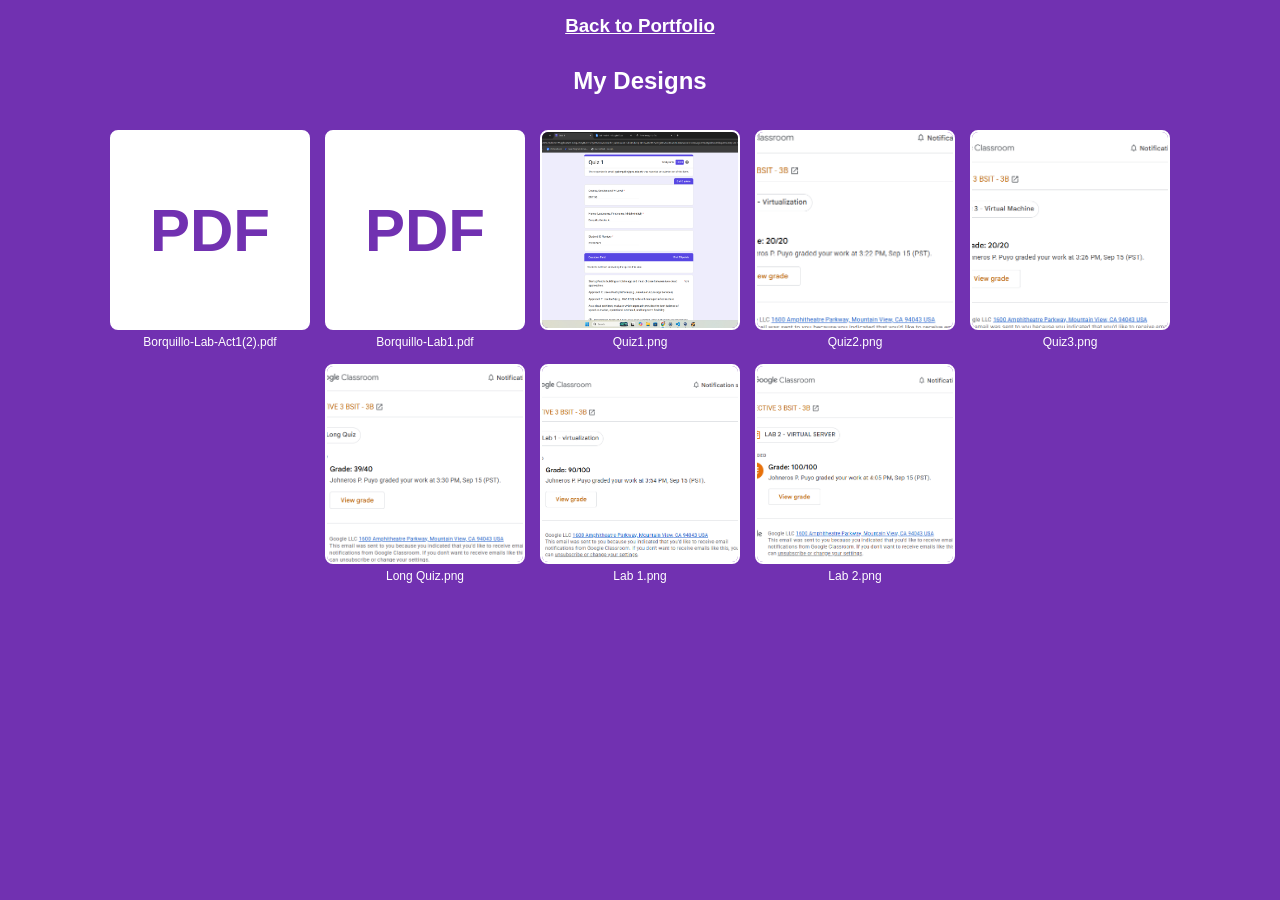
==== Design.html @ 1f452bfc "Update gallery with more image items Added additional image items to the gallery section." ====
<!DOCTYPE html>
<html lang="en">
<head>
    <meta charset="UTF-8">
    <meta name="viewport" content="width=device-width, initial-scale=1.0">
    <title>Document</title>
    <link rel="stylesheet" href="style.css">
</head>
<body>
     <style>
        * {
            margin: 0;
            padding: 0;
            box-sizing: border-box;
            color: white;
        }
        body {
            background-color: rgb(113, 49, 177);
            font-family: Arial, sans-serif;
            min-height: 100vh;
        }
        h2, h3 {
            text-align: center;
            padding: 15px;
        }
        #gallery {
            display: flex;
            flex-wrap: wrap;
            gap: 15px;
            justify-content: center;
            padding: 20px;
            max-height: 600px;
            overflow-y: auto;
            margin: 0 20px 40px 20px;
        }
        .gallery-item {
            position: relative;
        }
        .gallery-item img {
            width: 200px;
            height: 200px;
            object-fit: cover;
            border-radius: 8px;
            border: 2px solid white;
            display: block;
        }
        .gallery-item .filename {
            font-size: 12px;
            text-align: center;
            margin-top: 5px;
            word-break: break-all;
        }
        .pdf-item {
            display: flex;
            flex-direction: column;
            align-items: center;
            text-decoration: none;
        }
        .pdf-item .pdf-icon {
            width: 200px;
            height: 200px;
            background: white;
            border-radius: 8px;
            border: 2px solid white;
            display: flex;
            align-items: center;
            justify-content: center;
            font-size: 60px;
            color: rgb(113, 49, 177);
            font-weight: bold;
        }
        .img-item {
            display: flex;
            flex-direction: column;
            align-items: center;
            text-decoration: none;
        }
    </style>
<h3 id="back"><a href="index.html">Back to Portfolio</a></h3>
    <h2>My Designs</h2>
    <div id="gallery">
        <a class="gallery-item pdf-item" href="Borquillo-Lab-Act1(2).pdf" target="_blank" rel="noopener noreferrer">
            <div class="pdf-icon">PDF</div>
            <div class="filename">Borquillo-Lab-Act1(2).pdf</div>
        </a>
        <a class="gallery-item pdf-item" href="Borquillo-Lab1.pdf" target="_blank" rel="noopener noreferrer">
            <div class="pdf-icon">PDF</div>
            <div class="filename">Borquillo-Lab1.pdf</div>
        </a>
        <a class="gallery-item img-item" href="Quiz1.png" target="_blank" rel="noopener noreferrer">
            <img src="Quiz1.png" alt="Quiz1">
            <div class="filename">Quiz1.png</div>
        </a>
        <a class="gallery-item img-item" href="Quiz1.png" target="_blank" rel="noopener noreferrer">
            <img src="Quiz2.png" alt="Quiz1">
            <div class="filename">Quiz2.png</div>
        </a>
        <a class="gallery-item img-item" href="Quiz1.png" target="_blank" rel="noopener noreferrer">
            <img src="Quiz3.png" alt="Quiz1">
            <div class="filename">Quiz3.png</div>
        </a>
        <a class="gallery-item img-item" href="Quiz1.png" target="_blank" rel="noopener noreferrer">
            <img src="Long Quiz.png" alt="Quiz1">
            <div class="filename">Long Quiz.png</div>
        </a>
        <a class="gallery-item img-item" href="Quiz1.png" target="_blank" rel="noopener noreferrer">
            <img src="Lab 1.png" alt="Quiz1">
            <div class="filename">Lab 1.png</div>
        </a>
        <a class="gallery-item img-item" href="Quiz1.png" target="_blank" rel="noopener noreferrer">
            <img src="Lab 2.png" alt="Quiz1">
            <div class="filename">Lab 2.png</div>
        </a>
    </div>
    <div id="lightbox">
        <span id="lightboxClose">&times;</span>
        <img id="lightboxImg" src="" alt="Full size preview">
    </div>
    <script src="script.js"></script>
</body>
</html>
---- style.css ----
*{
            margin: 5;
            padding: 0;
            color: white;
        }
        body{
            background-color:rgb(113, 49, 177)
        }
        h2{
            text-align: center;
        }
        div{
            text-align: center;   
        }
        h3{
            text-align:center
        }
        #profile{
            width: 300px;
            height: 300px;
            border-radius: 30%;
        
        }
       #gallery {
    display: flex;
    flex-wrap: wrap;
    gap: 15px;
    justify-content: center;
    margin-top: 20px;
}

.gallery-item img {
    width: 200px;
    height: 200px;
    object-fit: cover;
    border-radius: 8px;
    border: 1px solid #ccc;
}
#lightbox {
            display: none;
            position: fixed;
            top: 0;
            left: 0;
            width: 100%;
            height: 100%;
            background: rgba(0, 0, 0, 0.85);
            justify-content: center;
            align-items: center;
            z-index: 1000;
            cursor: pointer;
        }

        #lightbox.active {
            display: flex;
        }

        #lightbox img {
            max-width: 90%;
            max-height: 85%;
            border-radius: 8px;
            border: 3px solid white;
            cursor: default;
        }

        #lightboxClose {
            position: absolute;
            top: 20px;
            right: 30px;
            font-size: 40px;
            color: white;
            cursor: pointer;
            user-select: none;
        }

        .hidden {
            display: none !important;
        }

        #ownerLoginBtn {
            padding: 8px 16px;
            background: white;
            color: rgb(113, 49, 177);
            border: none;
            border-radius: 6px;
            cursor: pointer;
            font-weight: bold;
            margin-bottom: 10px;
        }

        #ownerLoginBtn:hover {
            opacity: 0.85;
        }

        .delete-btn {
            display: block;
            margin: 6px auto 0 auto;
            padding: 4px 10px;
            background: #b02a2a;
            color: white;
            border: none;
            border-radius: 6px;
            cursor: pointer;
            font-size: 12px;
        }

        .delete-btn:hover {
            background: #d13a3a;
        }
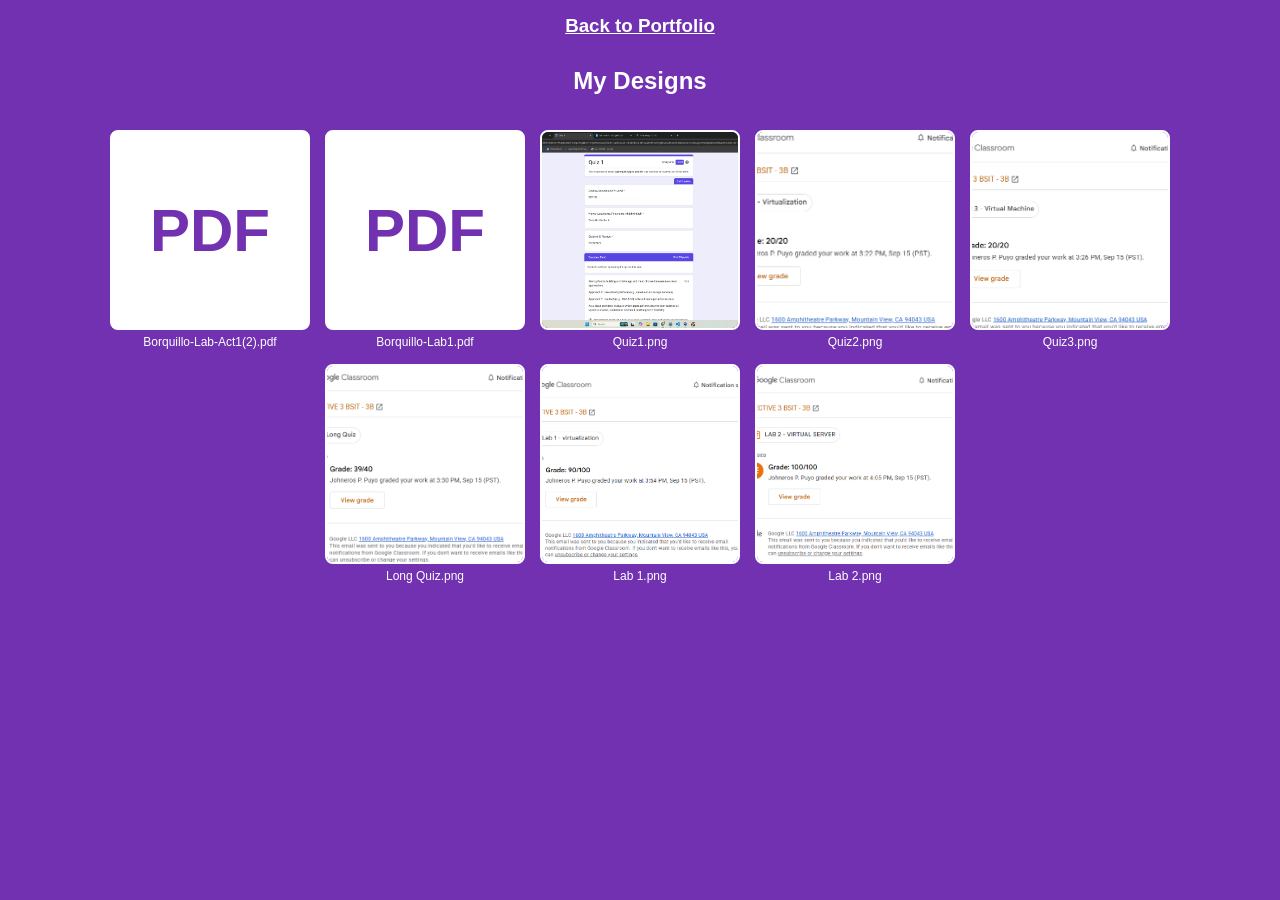
==== commit fd0f15ae: "Update Design.html" ====
--- a/Design.html
+++ b/Design.html
@@ -91,24 +91,24 @@
             <img src="Quiz1.png" alt="Quiz1">
             <div class="filename">Quiz1.png</div>
         </a>
-        <a class="gallery-item img-item" href="Quiz1.png" target="_blank" rel="noopener noreferrer">
-            <img src="Quiz2.png" alt="Quiz1">
+        <a class="gallery-item img-item" href="Quiz2.png" target="_blank" rel="noopener noreferrer">
+            <img src="Quiz2.png" alt="Quiz2">
             <div class="filename">Quiz2.png</div>
         </a>
-        <a class="gallery-item img-item" href="Quiz1.png" target="_blank" rel="noopener noreferrer">
-            <img src="Quiz3.png" alt="Quiz1">
+        <a class="gallery-item img-item" href="Quiz3.png" target="_blank" rel="noopener noreferrer">
+            <img src="Quiz3.png" alt="Quiz3">
             <div class="filename">Quiz3.png</div>
         </a>
-        <a class="gallery-item img-item" href="Quiz1.png" target="_blank" rel="noopener noreferrer">
-            <img src="Long Quiz.png" alt="Quiz1">
+        <a class="gallery-item img-item" href="Long Quiz.png" target="_blank" rel="noopener noreferrer">
+            <img src="Long Quiz.png" alt="Long Quiz">
             <div class="filename">Long Quiz.png</div>
         </a>
-        <a class="gallery-item img-item" href="Quiz1.png" target="_blank" rel="noopener noreferrer">
-            <img src="Lab 1.png" alt="Quiz1">
+        <a class="gallery-item img-item" href="Lab 1.png" target="_blank" rel="noopener noreferrer">
+            <img src="Lab 1.png" alt="Lab 1">
             <div class="filename">Lab 1.png</div>
         </a>
-        <a class="gallery-item img-item" href="Quiz1.png" target="_blank" rel="noopener noreferrer">
-            <img src="Lab 2.png" alt="Quiz1">
+        <a class="gallery-item img-item" href="Lab 2.png" target="_blank" rel="noopener noreferrer">
+            <img src="Lab 2.png" alt="Lab 2">
             <div class="filename">Lab 2.png</div>
         </a>
     </div>
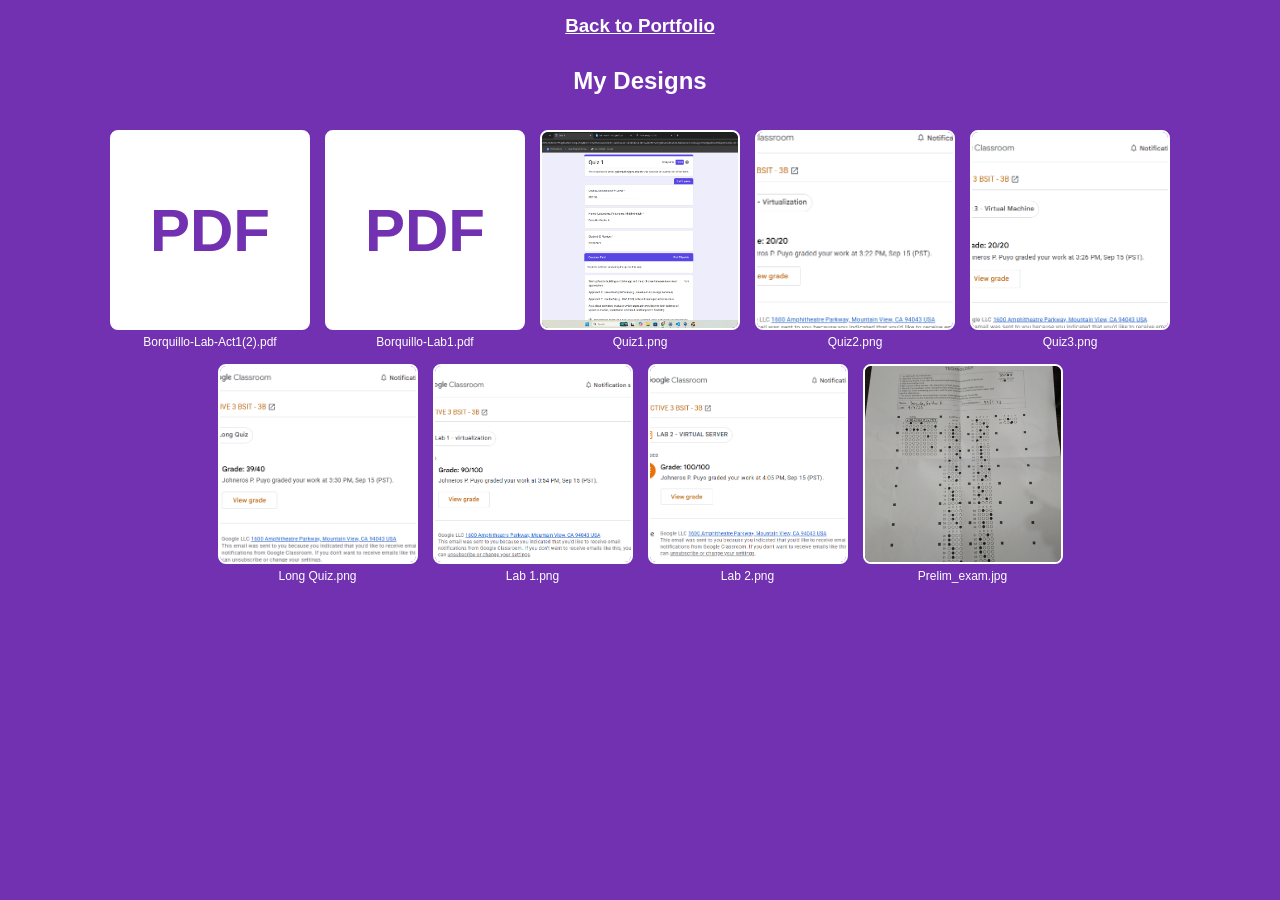
==== commit 2a9e85f7: "Update Design.html" ====
--- a/Design.html
+++ b/Design.html
@@ -111,6 +111,9 @@
             <img src="Lab 2.png" alt="Lab 2">
             <div class="filename">Lab 2.png</div>
         </a>
+         <a class="gallery-item img-item" href="Prelim_exam.jpg" target="_blank" rel="noopener noreferrer">
+            <img src="Prelim_exam.jpg" alt="Prelim_exam">
+            <div class="filename">Prelim_exam.jpg</div>
     </div>
     <div id="lightbox">
         <span id="lightboxClose">&times;</span>
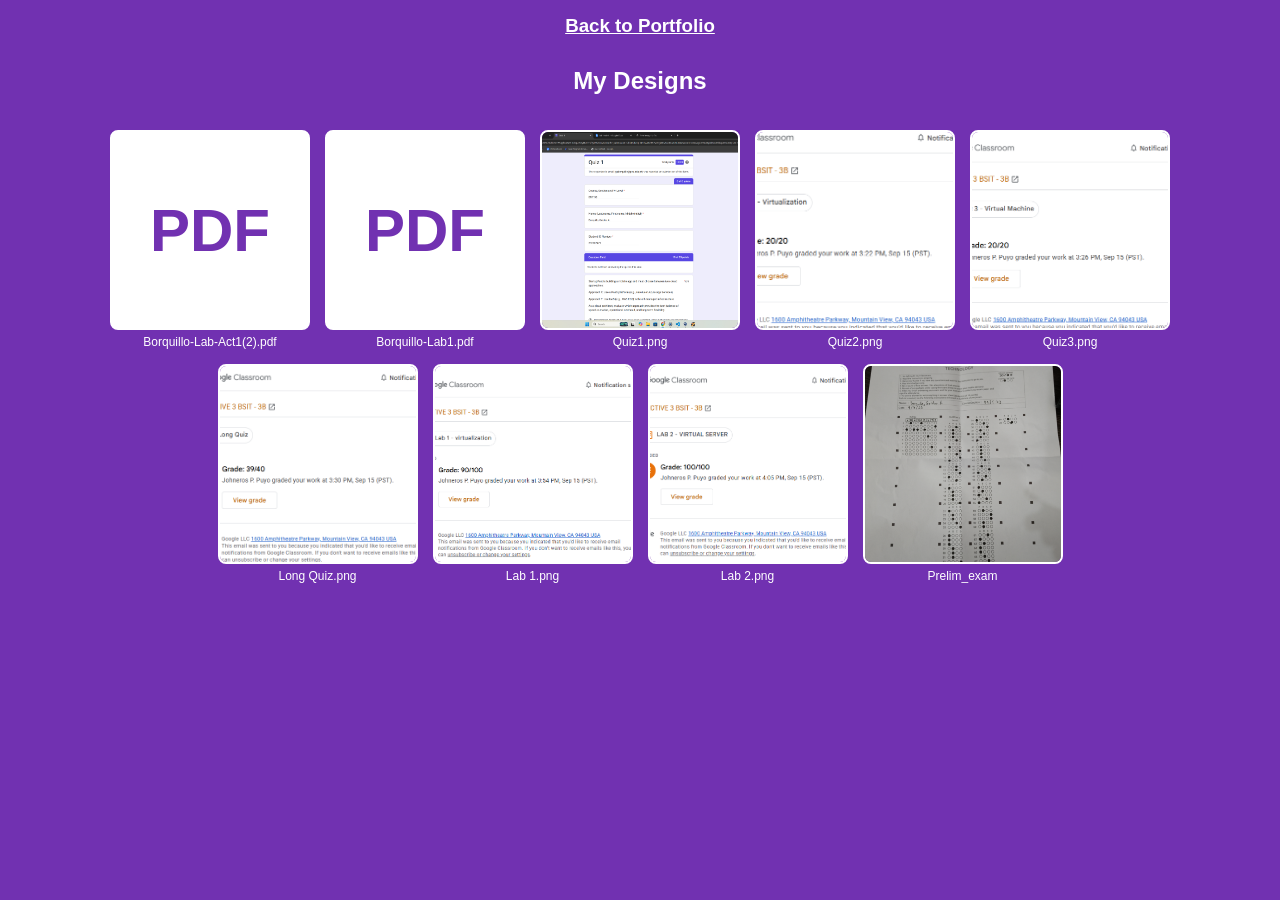
==== commit 9e3c491e: "Update Design.html" ====
--- a/Design.html
+++ b/Design.html
@@ -111,9 +111,10 @@
             <img src="Lab 2.png" alt="Lab 2">
             <div class="filename">Lab 2.png</div>
         </a>
-         <a class="gallery-item img-item" href="Prelim_exam.jpg" target="_blank" rel="noopener noreferrer">
+        <a class="gallery-item img-item" href="Prelim_exam.jpg" target="_blank" rel="noopener noreferrer">
             <img src="Prelim_exam.jpg" alt="Prelim_exam">
-            <div class="filename">Prelim_exam.jpg</div>
+            <div class="filename">Prelim_exam</div>
+        </a>
     </div>
     <div id="lightbox">
         <span id="lightboxClose">&times;</span>
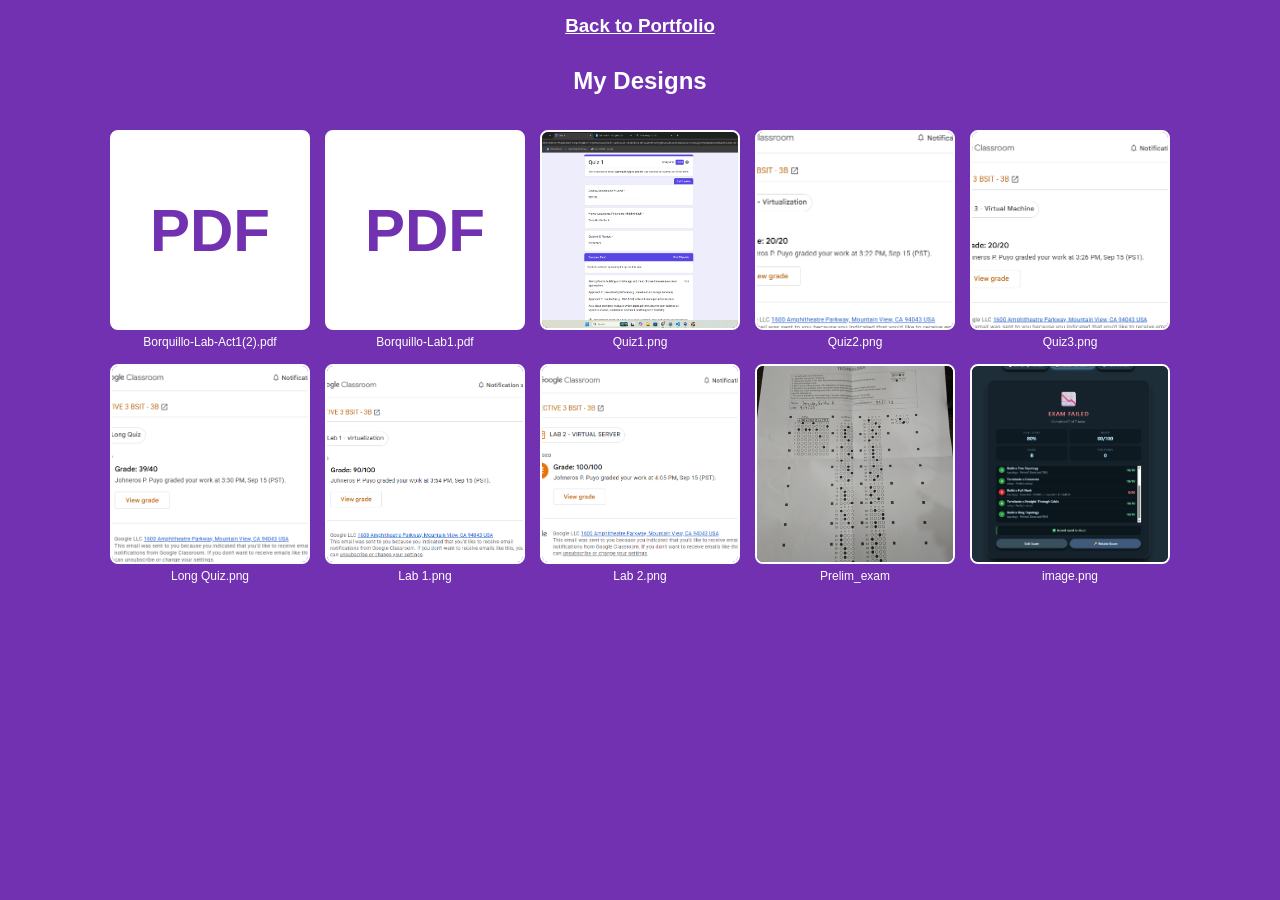
==== commit a6ffcb85: "Update Design.html" ====
--- a/Design.html
+++ b/Design.html
@@ -115,6 +115,10 @@
             <img src="Prelim_exam.jpg" alt="Prelim_exam">
             <div class="filename">Prelim_exam</div>
         </a>
+        <a class="gallery-item img-item" href="image.png" target="_blank" rel="noopener noreferrer">
+            <img src="image.png" alt="image.png">
+            <div class="filename">image.png</div>
+        </a>
     </div>
     <div id="lightbox">
         <span id="lightboxClose">&times;</span>
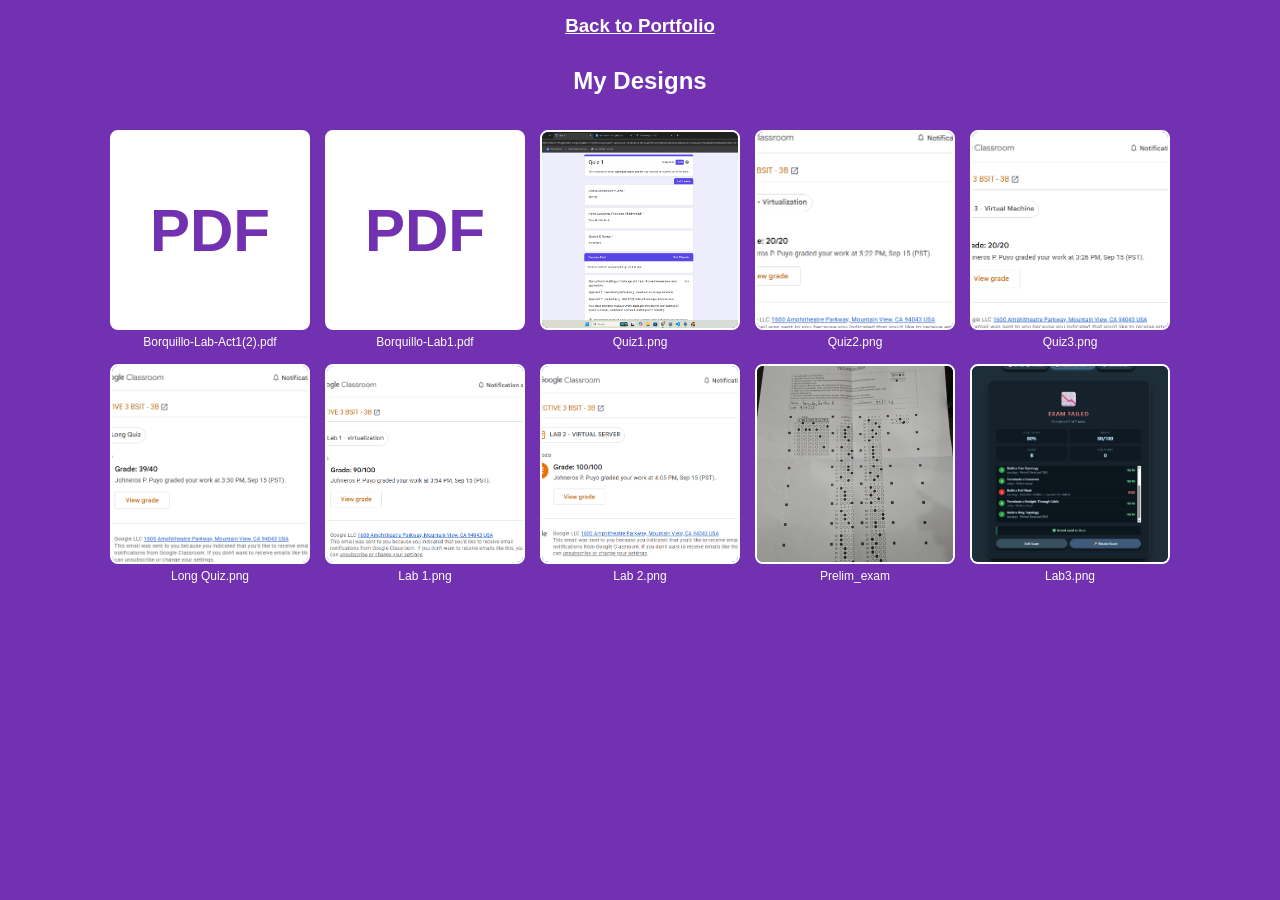
==== commit c2734005: "Update Design.html" ====
--- a/Design.html
+++ b/Design.html
@@ -115,9 +115,9 @@
             <img src="Prelim_exam.jpg" alt="Prelim_exam">
             <div class="filename">Prelim_exam</div>
         </a>
-        <a class="gallery-item img-item" href="image.png" target="_blank" rel="noopener noreferrer">
-            <img src="image.png" alt="image.png">
-            <div class="filename">image.png</div>
+        <a class="gallery-item img-item" href="Lab3.png" target="_blank" rel="noopener noreferrer">
+            <img src="Lab3.png" alt="Lab3.png">
+            <div class="filename">Lab3.png</div>
         </a>
     </div>
     <div id="lightbox">
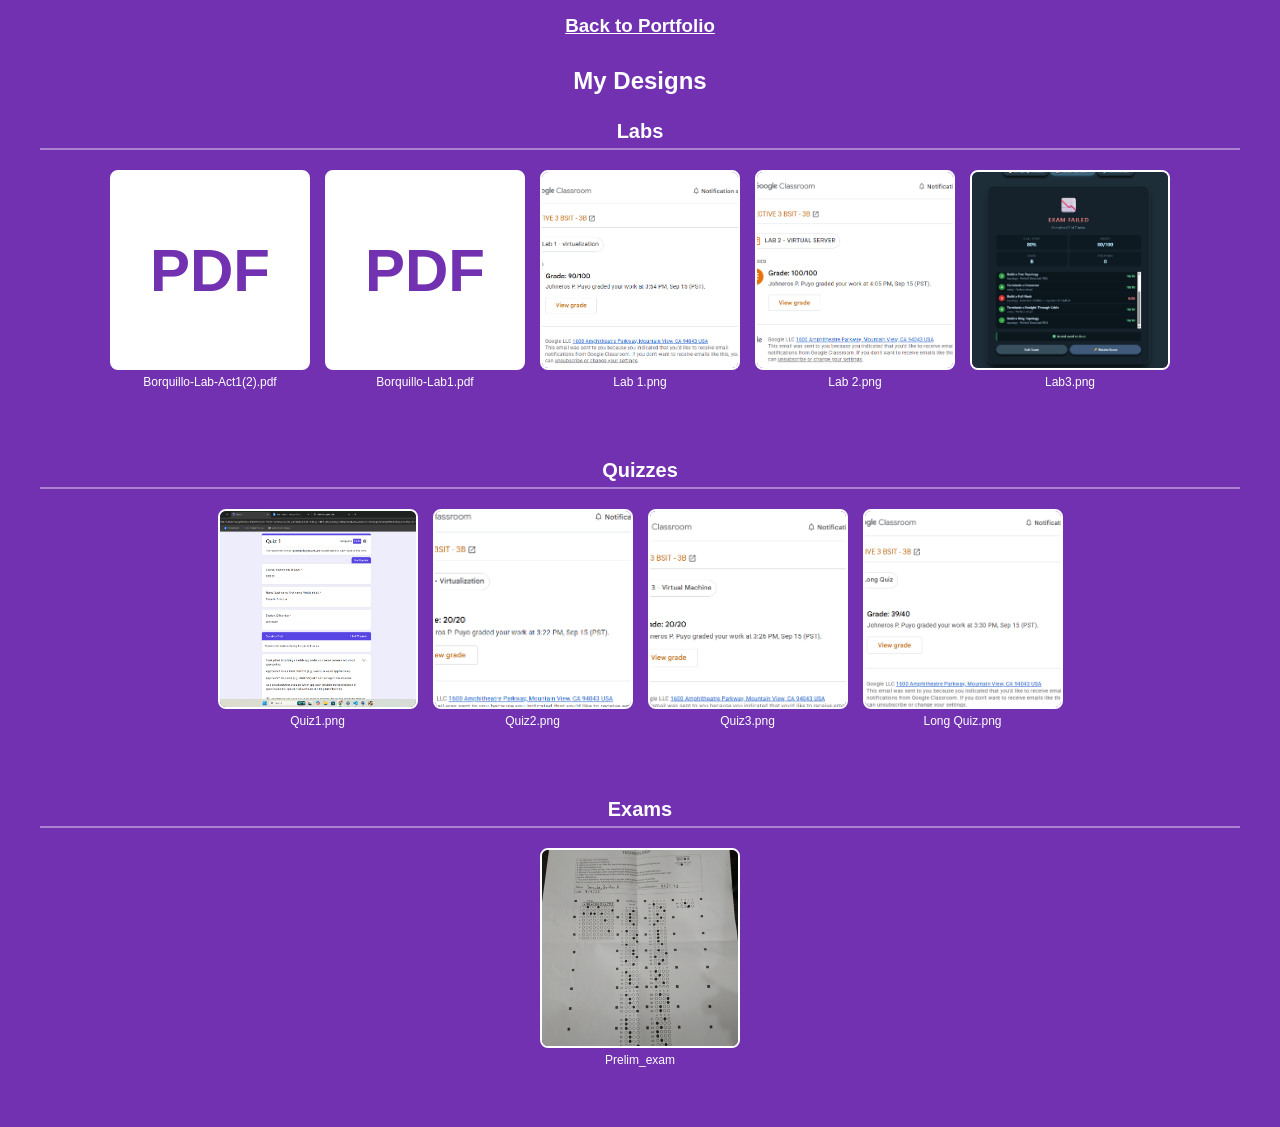
==== commit f406087c: "Update Design.html" ====
--- a/Design.html
+++ b/Design.html
@@ -23,7 +23,13 @@
             text-align: center;
             padding: 15px;
         }
-        #gallery {
+        h3.section-title {
+            padding: 10px 15px 5px 15px;
+            font-size: 20px;
+            border-bottom: 2px solid rgba(255, 255, 255, 0.4);
+            margin: 0 40px;
+        }
+        #gallery-lab, #gallery-quiz, #gallery-exam {
             display: flex;
             flex-wrap: wrap;
             gap: 15px;
@@ -78,7 +84,9 @@
     </style>
 <h3 id="back"><a href="index.html">Back to Portfolio</a></h3>
     <h2>My Designs</h2>
-    <div id="gallery">
+
+    <h3 class="section-title">Labs</h3>
+    <div id="gallery-lab">
         <a class="gallery-item pdf-item" href="Borquillo-Lab-Act1(2).pdf" target="_blank" rel="noopener noreferrer">
             <div class="pdf-icon">PDF</div>
             <div class="filename">Borquillo-Lab-Act1(2).pdf</div>
@@ -87,6 +95,22 @@
             <div class="pdf-icon">PDF</div>
             <div class="filename">Borquillo-Lab1.pdf</div>
         </a>
+        <a class="gallery-item img-item" href="Lab 1.png" target="_blank" rel="noopener noreferrer">
+            <img src="Lab 1.png" alt="Lab 1">
+            <div class="filename">Lab 1.png</div>
+        </a>
+        <a class="gallery-item img-item" href="Lab 2.png" target="_blank" rel="noopener noreferrer">
+            <img src="Lab 2.png" alt="Lab 2">
+            <div class="filename">Lab 2.png</div>
+        </a>
+        <a class="gallery-item img-item" href="Lab3.png" target="_blank" rel="noopener noreferrer">
+            <img src="Lab3.png" alt="Lab3.png">
+            <div class="filename">Lab3.png</div>
+        </a>
+    </div>
+
+    <h3 class="section-title">Quizzes</h3>
+    <div id="gallery-quiz">
         <a class="gallery-item img-item" href="Quiz1.png" target="_blank" rel="noopener noreferrer">
             <img src="Quiz1.png" alt="Quiz1">
             <div class="filename">Quiz1.png</div>
@@ -103,23 +127,16 @@
             <img src="Long Quiz.png" alt="Long Quiz">
             <div class="filename">Long Quiz.png</div>
         </a>
-        <a class="gallery-item img-item" href="Lab 1.png" target="_blank" rel="noopener noreferrer">
-            <img src="Lab 1.png" alt="Lab 1">
-            <div class="filename">Lab 1.png</div>
-        </a>
-        <a class="gallery-item img-item" href="Lab 2.png" target="_blank" rel="noopener noreferrer">
-            <img src="Lab 2.png" alt="Lab 2">
-            <div class="filename">Lab 2.png</div>
-        </a>
+    </div>
+
+    <h3 class="section-title">Exams</h3>
+    <div id="gallery-exam">
         <a class="gallery-item img-item" href="Prelim_exam.jpg" target="_blank" rel="noopener noreferrer">
             <img src="Prelim_exam.jpg" alt="Prelim_exam">
             <div class="filename">Prelim_exam</div>
         </a>
-        <a class="gallery-item img-item" href="Lab3.png" target="_blank" rel="noopener noreferrer">
-            <img src="Lab3.png" alt="Lab3.png">
-            <div class="filename">Lab3.png</div>
-        </a>
     </div>
+
     <div id="lightbox">
         <span id="lightboxClose">&times;</span>
         <img id="lightboxImg" src="" alt="Full size preview">
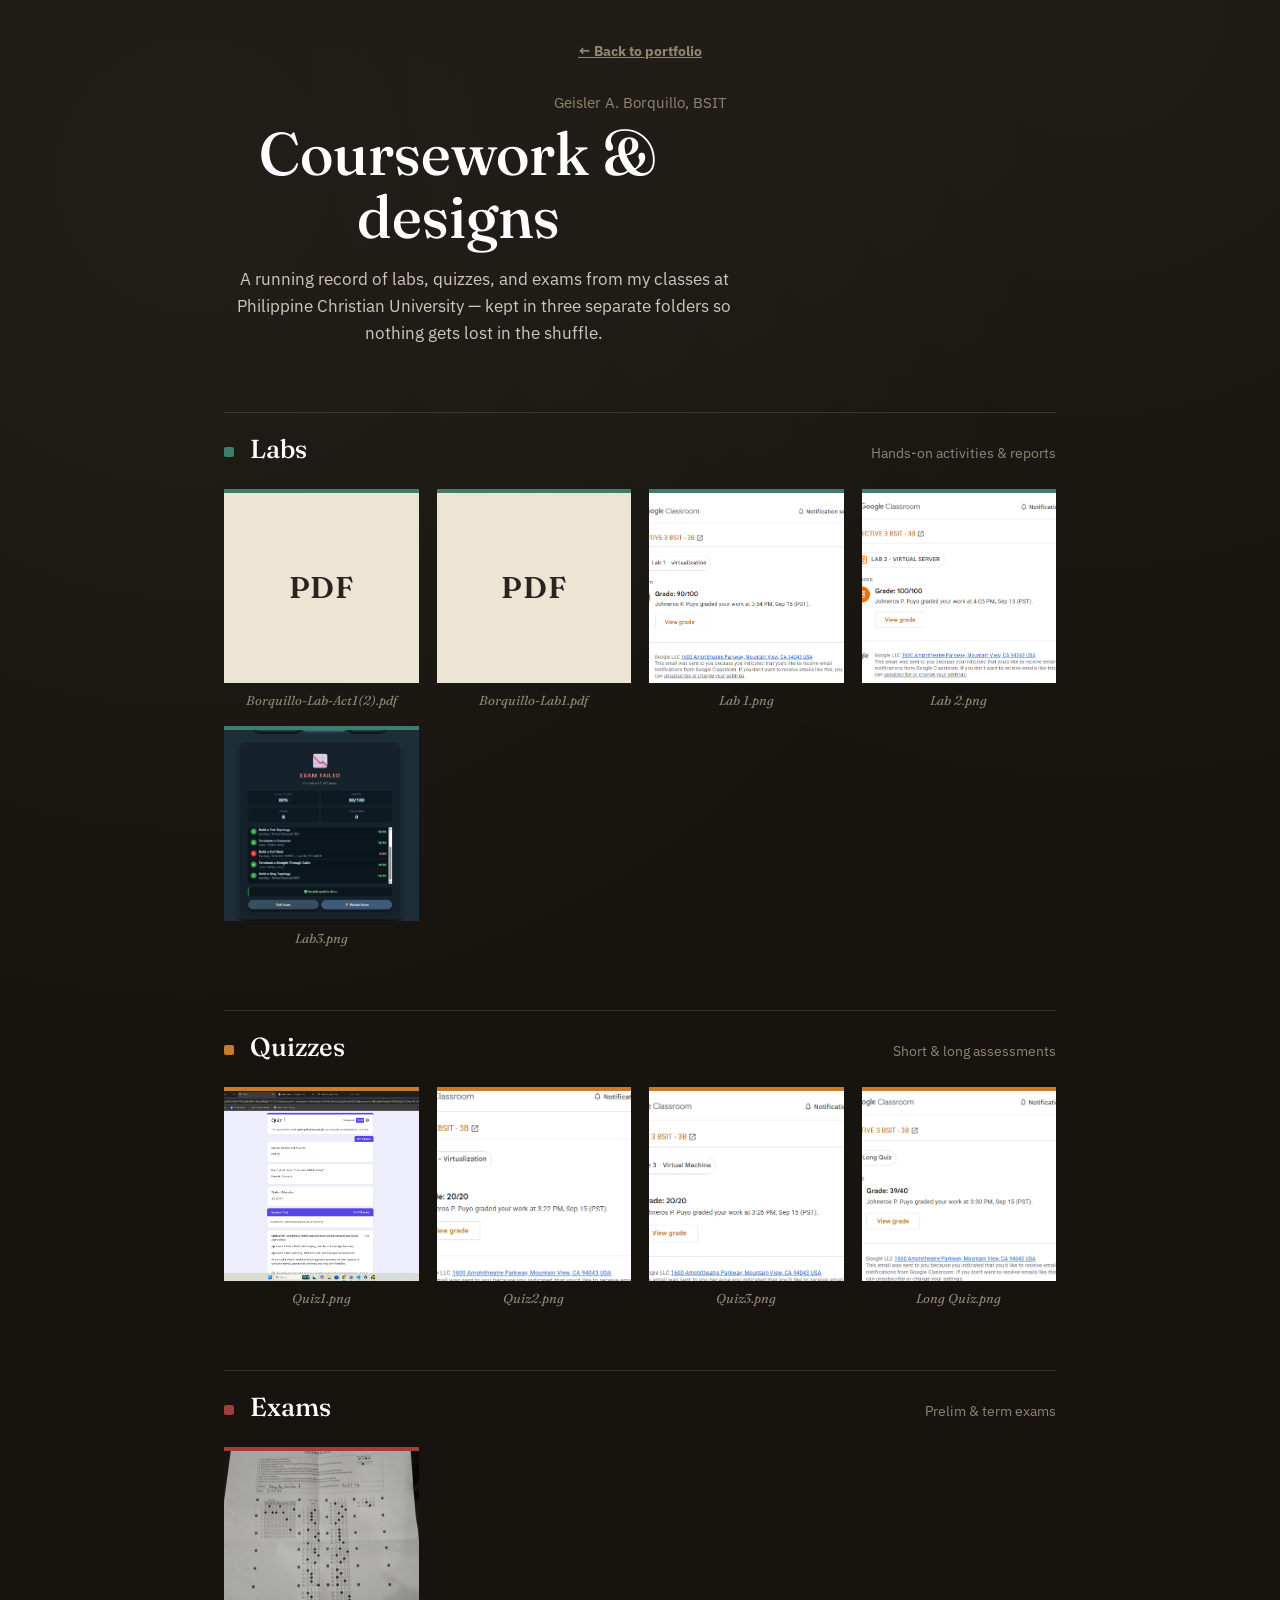
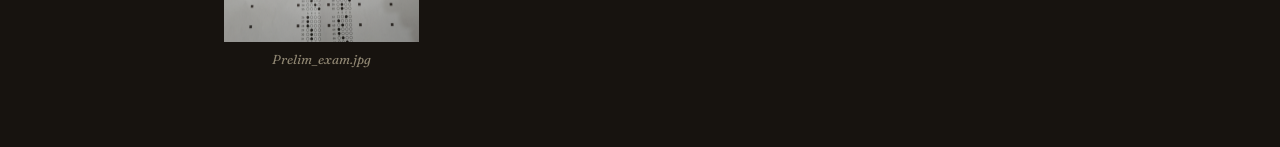
==== commit aa8bd290: "Update Design.html" ====
--- a/Design.html
+++ b/Design.html
@@ -3,138 +3,264 @@
 <head>
     <meta charset="UTF-8">
     <meta name="viewport" content="width=device-width, initial-scale=1.0">
-    <title>Document</title>
+    <title>Designs — Geisler A. Borquillo</title>
+    <link rel="preconnect" href="https://fonts.googleapis.com">
+    <link rel="preconnect" href="https://fonts.gstatic.com" crossorigin>
+    <link href="https://fonts.googleapis.com/css2?family=Fraunces:opsz,wght@9..144,400;9..144,500;9..144,600&family=IBM+Plex+Sans:wght@400;500;600&display=swap" rel="stylesheet">
     <link rel="stylesheet" href="style.css">
-</head>
-<body>
-     <style>
+    <style>
+        :root {
+            --bg: #17130f;
+            --paper: #f4efe3;
+            --paper-dim: #ece5d4;
+            --ink: #2a2420;
+            --muted: #8f8672;
+            --lab: #3f7d6b;
+            --quiz: #c97a2b;
+            --exam: #a33d3d;
+            --rule: rgba(244, 239, 227, 0.14);
+        }
+
         * {
             margin: 0;
             padding: 0;
             box-sizing: border-box;
-            color: white;
-        }
+        }
+
         body {
-            background-color: rgb(113, 49, 177);
-            font-family: Arial, sans-serif;
+            background-color: var(--bg);
+            background-image:
+                radial-gradient(circle at 15% 10%, rgba(244, 239, 227, 0.05), transparent 45%),
+                radial-gradient(circle at 85% 0%, rgba(244, 239, 227, 0.04), transparent 40%);
+            color: var(--paper);
+            font-family: "IBM Plex Sans", Arial, sans-serif;
             min-height: 100vh;
         }
-        h2, h3 {
-            text-align: center;
-            padding: 15px;
-        }
-        h3.section-title {
-            padding: 10px 15px 5px 15px;
-            font-size: 20px;
-            border-bottom: 2px solid rgba(255, 255, 255, 0.4);
-            margin: 0 40px;
-        }
-        #gallery-lab, #gallery-quiz, #gallery-exam {
+
+        a { color: inherit; }
+
+        .wrap {
+            max-width: 880px;
+            margin: 0 auto;
+            padding: 0 24px 80px;
+        }
+
+        /* ---- header ---- */
+        header {
+            padding-top: 40px;
+        }
+
+        #back {
+            display: inline-block;
+            font-size: 14px;
+            color: var(--muted);
+            text-decoration: none;
+            border-bottom: 1px solid transparent;
+        }
+        #back:hover, #back:focus-visible {
+            color: var(--paper);
+            border-bottom-color: var(--muted);
+        }
+
+        .kicker {
+            margin-top: 32px;
+            font-size: 15px;
+            color: var(--muted);
+        }
+
+        h1 {
+            font-family: "Fraunces", Georgia, serif;
+            font-weight: 500;
+            font-size: clamp(40px, 7vw, 60px);
+            line-height: 1.05;
+            margin-top: 10px;
+            max-width: 12ch;
+        }
+
+        .lede {
+            margin-top: 18px;
+            max-width: 52ch;
+            font-size: 17px;
+            line-height: 1.6;
+            color: #cfc8b8;
+        }
+
+        /* ---- sections ---- */
+        section.shelf {
+            margin-top: 64px;
+        }
+
+        .shelf-head {
             display: flex;
-            flex-wrap: wrap;
-            gap: 15px;
-            justify-content: center;
-            padding: 20px;
-            max-height: 600px;
-            overflow-y: auto;
-            margin: 0 20px 40px 20px;
-        }
-        .gallery-item {
-            position: relative;
-        }
-        .gallery-item img {
-            width: 200px;
-            height: 200px;
-            object-fit: cover;
-            border-radius: 8px;
-            border: 2px solid white;
-            display: block;
-        }
-        .gallery-item .filename {
-            font-size: 12px;
-            text-align: center;
-            margin-top: 5px;
-            word-break: break-all;
-        }
-        .pdf-item {
+            align-items: baseline;
+            gap: 16px;
+            border-top: 1px solid var(--rule);
+            padding-top: 20px;
+        }
+
+        .tab {
+            width: 10px;
+            height: 10px;
+            border-radius: 2px;
+            flex: 0 0 auto;
+            transform: translateY(-1px);
+        }
+        .shelf.lab .tab { background: var(--lab); }
+        .shelf.quiz .tab { background: var(--quiz); }
+        .shelf.exam .tab { background: var(--exam); }
+
+        .shelf-head h2 {
+            font-family: "Fraunces", Georgia, serif;
+            font-weight: 500;
+            font-size: 26px;
+        }
+
+        .shelf-head p {
+            font-size: 14px;
+            color: var(--muted);
+            margin-left: auto;
+        }
+
+        /* ---- grid ---- */
+        .grid {
+            margin-top: 24px;
+            display: grid;
+            grid-template-columns: repeat(auto-fill, minmax(170px, 1fr));
+            gap: 18px;
+        }
+
+        .piece {
             display: flex;
             flex-direction: column;
-            align-items: center;
             text-decoration: none;
-        }
-        .pdf-item .pdf-icon {
-            width: 200px;
-            height: 200px;
-            background: white;
-            border-radius: 8px;
-            border: 2px solid white;
+            outline-offset: 3px;
+        }
+        .piece:focus-visible { outline: 2px solid var(--paper); }
+
+        .frame {
+            aspect-ratio: 1 / 1;
+            background: var(--paper);
+            border-top: 4px solid var(--lab);
+            overflow: hidden;
             display: flex;
             align-items: center;
             justify-content: center;
-            font-size: 60px;
-            color: rgb(113, 49, 177);
-            font-weight: bold;
-        }
-        .img-item {
-            display: flex;
-            flex-direction: column;
-            align-items: center;
-            text-decoration: none;
+            transition: transform 0.15s ease;
+        }
+        .shelf.quiz .frame { border-top-color: var(--quiz); }
+        .shelf.exam .frame { border-top-color: var(--exam); }
+
+        .piece:hover .frame, .piece:focus-visible .frame {
+            transform: translateY(-3px);
+        }
+
+        .frame img {
+            width: 100%;
+            height: 100%;
+            object-fit: cover;
+            display: block;
+        }
+
+        .frame.doc {
+            font-family: "Fraunces", Georgia, serif;
+            font-weight: 600;
+            font-size: 30px;
+            color: var(--ink);
+            letter-spacing: 0.02em;
+            background: var(--paper-dim);
+        }
+
+        .piece .caption {
+            margin-top: 9px;
+            font-family: "Fraunces", Georgia, serif;
+            font-style: italic;
+            font-size: 13px;
+            color: var(--muted);
+            word-break: break-all;
+        }
+        .piece:hover .caption, .piece:focus-visible .caption {
+            color: var(--paper);
         }
     </style>
-<h3 id="back"><a href="index.html">Back to Portfolio</a></h3>
-    <h2>My Designs</h2>
-
-    <h3 class="section-title">Labs</h3>
-    <div id="gallery-lab">
-        <a class="gallery-item pdf-item" href="Borquillo-Lab-Act1(2).pdf" target="_blank" rel="noopener noreferrer">
-            <div class="pdf-icon">PDF</div>
-            <div class="filename">Borquillo-Lab-Act1(2).pdf</div>
-        </a>
-        <a class="gallery-item pdf-item" href="Borquillo-Lab1.pdf" target="_blank" rel="noopener noreferrer">
-            <div class="pdf-icon">PDF</div>
-            <div class="filename">Borquillo-Lab1.pdf</div>
-        </a>
-        <a class="gallery-item img-item" href="Lab 1.png" target="_blank" rel="noopener noreferrer">
-            <img src="Lab 1.png" alt="Lab 1">
-            <div class="filename">Lab 1.png</div>
-        </a>
-        <a class="gallery-item img-item" href="Lab 2.png" target="_blank" rel="noopener noreferrer">
-            <img src="Lab 2.png" alt="Lab 2">
-            <div class="filename">Lab 2.png</div>
-        </a>
-        <a class="gallery-item img-item" href="Lab3.png" target="_blank" rel="noopener noreferrer">
-            <img src="Lab3.png" alt="Lab3.png">
-            <div class="filename">Lab3.png</div>
-        </a>
-    </div>
-
-    <h3 class="section-title">Quizzes</h3>
-    <div id="gallery-quiz">
-        <a class="gallery-item img-item" href="Quiz1.png" target="_blank" rel="noopener noreferrer">
-            <img src="Quiz1.png" alt="Quiz1">
-            <div class="filename">Quiz1.png</div>
-        </a>
-        <a class="gallery-item img-item" href="Quiz2.png" target="_blank" rel="noopener noreferrer">
-            <img src="Quiz2.png" alt="Quiz2">
-            <div class="filename">Quiz2.png</div>
-        </a>
-        <a class="gallery-item img-item" href="Quiz3.png" target="_blank" rel="noopener noreferrer">
-            <img src="Quiz3.png" alt="Quiz3">
-            <div class="filename">Quiz3.png</div>
-        </a>
-        <a class="gallery-item img-item" href="Long Quiz.png" target="_blank" rel="noopener noreferrer">
-            <img src="Long Quiz.png" alt="Long Quiz">
-            <div class="filename">Long Quiz.png</div>
-        </a>
-    </div>
-
-    <h3 class="section-title">Exams</h3>
-    <div id="gallery-exam">
-        <a class="gallery-item img-item" href="Prelim_exam.jpg" target="_blank" rel="noopener noreferrer">
-            <img src="Prelim_exam.jpg" alt="Prelim_exam">
-            <div class="filename">Prelim_exam</div>
-        </a>
+</head>
+<body>
+    <div class="wrap">
+        <header>
+            <h3 id="back"><a href="index.html">&larr; Back to portfolio</a></h3>
+            <p class="kicker">Geisler A. Borquillo, BSIT</p>
+            <h1>Coursework &amp; designs</h1>
+            <p class="lede">A running record of labs, quizzes, and exams from my classes at Philippine Christian University — kept in three separate folders so nothing gets lost in the shuffle.</p>
+        </header>
+
+        <section class="shelf lab">
+            <div class="shelf-head">
+                <span class="tab"></span>
+                <h2>Labs</h2>
+                <p>Hands-on activities &amp; reports</p>
+            </div>
+            <div class="grid">
+                <a class="piece" href="Borquillo-Lab-Act1(2).pdf" target="_blank" rel="noopener noreferrer">
+                    <div class="frame doc">PDF</div>
+                    <div class="caption">Borquillo-Lab-Act1(2).pdf</div>
+                </a>
+                <a class="piece" href="Borquillo-Lab1.pdf" target="_blank" rel="noopener noreferrer">
+                    <div class="frame doc">PDF</div>
+                    <div class="caption">Borquillo-Lab1.pdf</div>
+                </a>
+                <a class="piece" href="Lab 1.png" target="_blank" rel="noopener noreferrer">
+                    <div class="frame"><img src="Lab 1.png" alt="Lab 1"></div>
+                    <div class="caption">Lab 1.png</div>
+                </a>
+                <a class="piece" href="Lab 2.png" target="_blank" rel="noopener noreferrer">
+                    <div class="frame"><img src="Lab 2.png" alt="Lab 2"></div>
+                    <div class="caption">Lab 2.png</div>
+                </a>
+                <a class="piece" href="Lab3.png" target="_blank" rel="noopener noreferrer">
+                    <div class="frame"><img src="Lab3.png" alt="Lab3"></div>
+                    <div class="caption">Lab3.png</div>
+                </a>
+            </div>
+        </section>
+
+        <section class="shelf quiz">
+            <div class="shelf-head">
+                <span class="tab"></span>
+                <h2>Quizzes</h2>
+                <p>Short &amp; long assessments</p>
+            </div>
+            <div class="grid">
+                <a class="piece" href="Quiz1.png" target="_blank" rel="noopener noreferrer">
+                    <div class="frame"><img src="Quiz1.png" alt="Quiz1"></div>
+                    <div class="caption">Quiz1.png</div>
+                </a>
+                <a class="piece" href="Quiz2.png" target="_blank" rel="noopener noreferrer">
+                    <div class="frame"><img src="Quiz2.png" alt="Quiz2"></div>
+                    <div class="caption">Quiz2.png</div>
+                </a>
+                <a class="piece" href="Quiz3.png" target="_blank" rel="noopener noreferrer">
+                    <div class="frame"><img src="Quiz3.png" alt="Quiz3"></div>
+                    <div class="caption">Quiz3.png</div>
+                </a>
+                <a class="piece" href="Long Quiz.png" target="_blank" rel="noopener noreferrer">
+                    <div class="frame"><img src="Long Quiz.png" alt="Long Quiz"></div>
+                    <div class="caption">Long Quiz.png</div>
+                </a>
+            </div>
+        </section>
+
+        <section class="shelf exam">
+            <div class="shelf-head">
+                <span class="tab"></span>
+                <h2>Exams</h2>
+                <p>Prelim &amp; term exams</p>
+            </div>
+            <div class="grid">
+                <a class="piece" href="Prelim_exam.jpg" target="_blank" rel="noopener noreferrer">
+                    <div class="frame"><img src="Prelim_exam.jpg" alt="Prelim exam"></div>
+                    <div class="caption">Prelim_exam.jpg</div>
+                </a>
+            </div>
+        </section>
     </div>
 
     <div id="lightbox">
